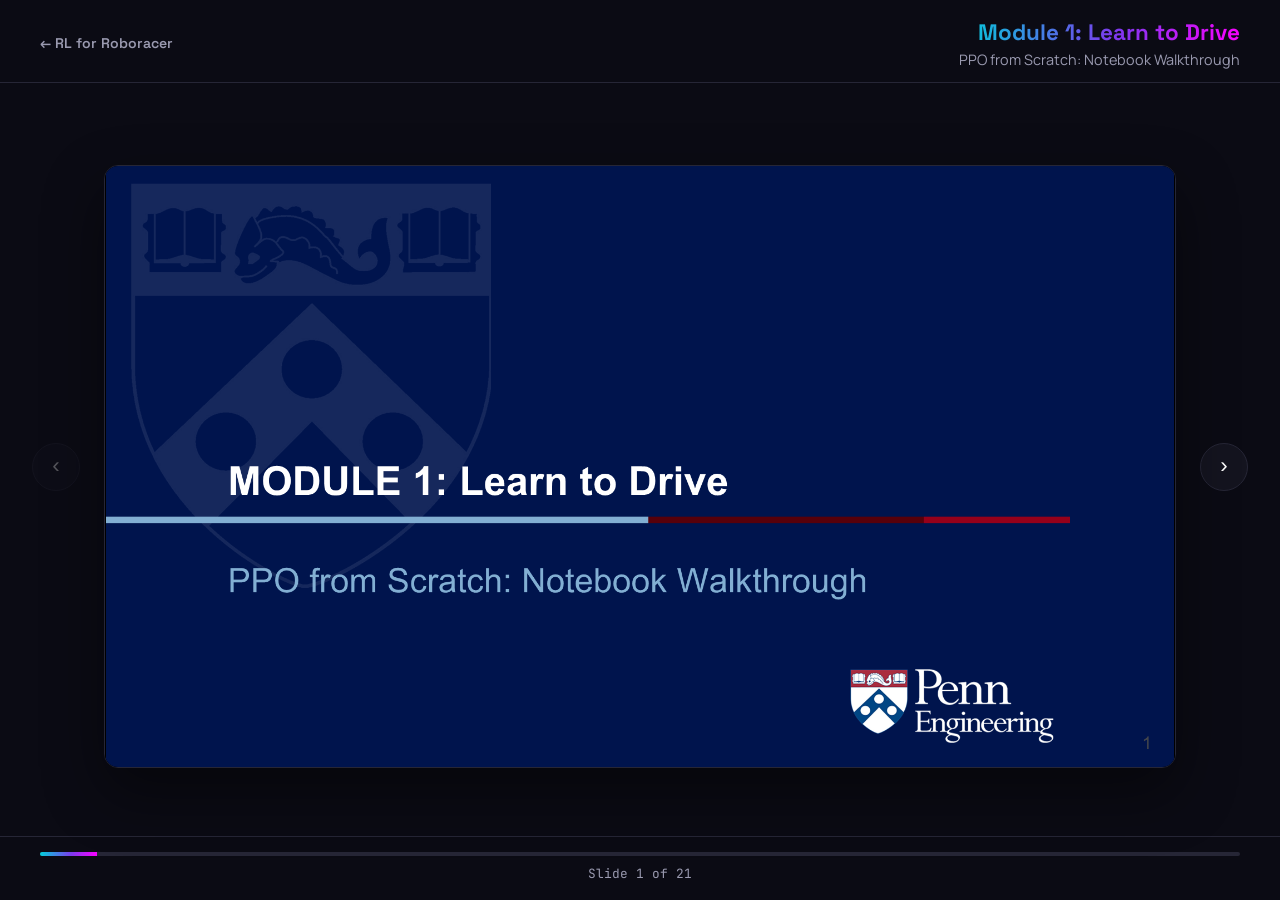
==== slides/module1.html @ 6156ea5b "Replace tutorial recordings with in-browser slide decks, notebooks-only materials Each module's Powe" ====
<!doctype html>
<html lang="en">
<head>
  <meta charset="UTF-8" />
  <meta name="viewport" content="width=device-width, initial-scale=1, viewport-fit=cover" />
  <title>Module 1: Learn to Drive — Slides | RL for Roboracer</title>
  <link rel="preconnect" href="https://fonts.googleapis.com" />
  <link rel="stylesheet" href="https://fonts.googleapis.com/css2?family=JetBrains+Mono:wght@500&family=Manrope:wght@400;500;600;700;800&family=Space+Grotesk:wght@500;600&display=swap" />
  <link rel="icon" href="../assets/images/favicon.svg" type="image/svg+xml" />
  <link rel="stylesheet" href="../assets/css/slides.css?v=1" />
</head>
<body>
  <header class="viewer-top">
    <a class="back-link" href="../index.html#slides">&larr; RL for Roboracer</a>
    <div class="viewer-heading">
      <h1 id="moduleHeading">Module 1: Learn to Drive</h1>
      <p class="deck-title" id="deckTitle"></p>
    </div>
  </header>

  <div class="deck-tabs" id="deckTabs"></div>

  <main class="viewer-stage">
    <button class="nav-arrow prev" id="prevBtn" aria-label="Previous slide">&#8249;</button>
    <div class="slide-frame">
      <img id="slideImg" src="" alt="" />
    </div>
    <button class="nav-arrow next" id="nextBtn" aria-label="Next slide">&#8250;</button>
  </main>

  <footer class="viewer-controls">
    <div class="progress-bar"><div class="progress-fill" id="progressFill"></div></div>
    <div class="viewer-meta"><span id="slideCounter"></span></div>
  </footer>

  <script src="../assets/js/slides.js?v=1"></script>
  <script>
    RLSlides.init({
      moduleTitle: "Module 1: Learn to Drive",
      decks: [
        { title: "PPO from Scratch: Notebook Walkthrough", folder: "../assets/slides/module1-learn-to-drive", count: 21 }
      ]
    });
  </script>
</body>
</html>
---- assets/css/slides.css ----
:root {
  --sv-bg: #0b0b14;
  --sv-panel: #14141f;
  --sv-line: #262636;
  --sv-text: #f2f1f8;
  --sv-muted: #9a9ab0;
  --sv-grad: linear-gradient(100deg, #00d1da 0%, #7c3aed 55%, #fb00ff 100%);
}

* { box-sizing: border-box; }

html, body {
  margin: 0;
  background: var(--sv-bg);
  color: var(--sv-text);
  font-family: "Manrope", ui-sans-serif, system-ui, -apple-system, BlinkMacSystemFont, "Segoe UI", sans-serif;
}

body {
  min-height: 100vh;
  display: flex;
  flex-direction: column;
}

a { color: #b9a6ff; }

.viewer-top {
  display: flex;
  align-items: center;
  justify-content: space-between;
  gap: 1rem;
  flex-wrap: wrap;
  padding: 1.1rem clamp(1rem, 4vw, 2.5rem) 0.8rem;
  border-bottom: 1px solid var(--sv-line);
}

.back-link {
  font-family: "Space Grotesk", ui-sans-serif, sans-serif;
  font-weight: 600;
  font-size: 0.88rem;
  color: var(--sv-muted);
  text-decoration: none;
  display: inline-flex;
  align-items: center;
  gap: 0.4rem;
  white-space: nowrap;
}

.back-link:hover { color: #fff; }

.viewer-heading { text-align: right; }

.viewer-heading h1 {
  margin: 0;
  font-family: "Space Grotesk", ui-sans-serif, sans-serif;
  font-size: clamp(1.05rem, 2.2vw, 1.4rem);
  background: var(--sv-grad);
  -webkit-background-clip: text;
  background-clip: text;
  color: transparent;
}

.deck-title {
  margin: 0.2rem 0 0;
  color: var(--sv-muted);
  font-size: 0.9rem;
}

.deck-tabs {
  display: flex;
  flex-wrap: wrap;
  gap: 0.55rem;
  padding: 0.9rem clamp(1rem, 4vw, 2.5rem) 0;
}

.deck-tab {
  font-family: "Space Grotesk", ui-sans-serif, sans-serif;
  font-size: 0.78rem;
  font-weight: 600;
  letter-spacing: 0.02em;
  color: var(--sv-muted);
  background: var(--sv-panel);
  border: 1px solid var(--sv-line);
  border-radius: 999px;
  padding: 0.4rem 0.95rem;
  cursor: pointer;
  transition: color 0.18s ease, border-color 0.18s ease;
}

.deck-tab:hover { color: #fff; border-color: #7c3aed; }

.deck-tab.active {
  color: #fff;
  border-color: transparent;
  background: var(--sv-grad);
}

.viewer-stage {
  flex: 1 1 auto;
  display: flex;
  align-items: center;
  justify-content: center;
  gap: clamp(0.5rem, 2vw, 1.5rem);
  padding: 1.2rem clamp(0.5rem, 3vw, 2rem);
  min-height: 0;
}

.slide-frame {
  position: relative;
  width: min(100%, 1400px, calc(70vh * 16 / 9));
  max-height: 70vh;
  aspect-ratio: 16 / 9;
  background: #000;
  border-radius: 14px;
  overflow: hidden;
  border: 1px solid var(--sv-line);
  box-shadow: 0 24px 60px rgba(0, 0, 0, 0.45);
}

.slide-frame img {
  width: 100%;
  height: 100%;
  object-fit: contain;
  display: block;
  background: #000;
}

.nav-arrow {
  flex: none;
  width: 48px;
  height: 48px;
  border-radius: 50%;
  border: 1px solid var(--sv-line);
  background: var(--sv-panel);
  color: #fff;
  font-size: 1.4rem;
  line-height: 1;
  cursor: pointer;
  display: grid;
  place-items: center;
  transition: border-color 0.18s ease, transform 0.18s ease, background 0.18s ease;
}

.nav-arrow:hover:not(:disabled) {
  border-color: transparent;
  background: var(--sv-grad);
  transform: scale(1.06);
}

.nav-arrow:disabled {
  opacity: 0.3;
  cursor: default;
}

.viewer-controls {
  padding: 0.9rem clamp(1rem, 4vw, 2.5rem) calc(1.1rem + env(safe-area-inset-bottom, 0px));
  border-top: 1px solid var(--sv-line);
}

.progress-bar {
  height: 4px;
  border-radius: 999px;
  background: var(--sv-line);
  overflow: hidden;
  margin-bottom: 0.6rem;
}

.progress-fill {
  height: 100%;
  background: var(--sv-grad);
  width: 0%;
  transition: width 0.25s ease;
}

.viewer-meta {
  display: flex;
  justify-content: center;
  font-family: "JetBrains Mono", ui-monospace, monospace;
  font-size: 0.8rem;
  color: var(--sv-muted);
}

@media (prefers-reduced-motion: reduce) {
  .progress-fill, .nav-arrow, .slide-thumb img { transition: none; }
}

@media (max-width: 720px) {
  .viewer-top { flex-direction: column; align-items: flex-start; }
  .viewer-heading { text-align: left; }
  .viewer-stage { gap: 0.4rem; }
  .nav-arrow { width: 38px; height: 38px; font-size: 1.1rem; }
  .slide-frame { max-height: 42vh; }
}
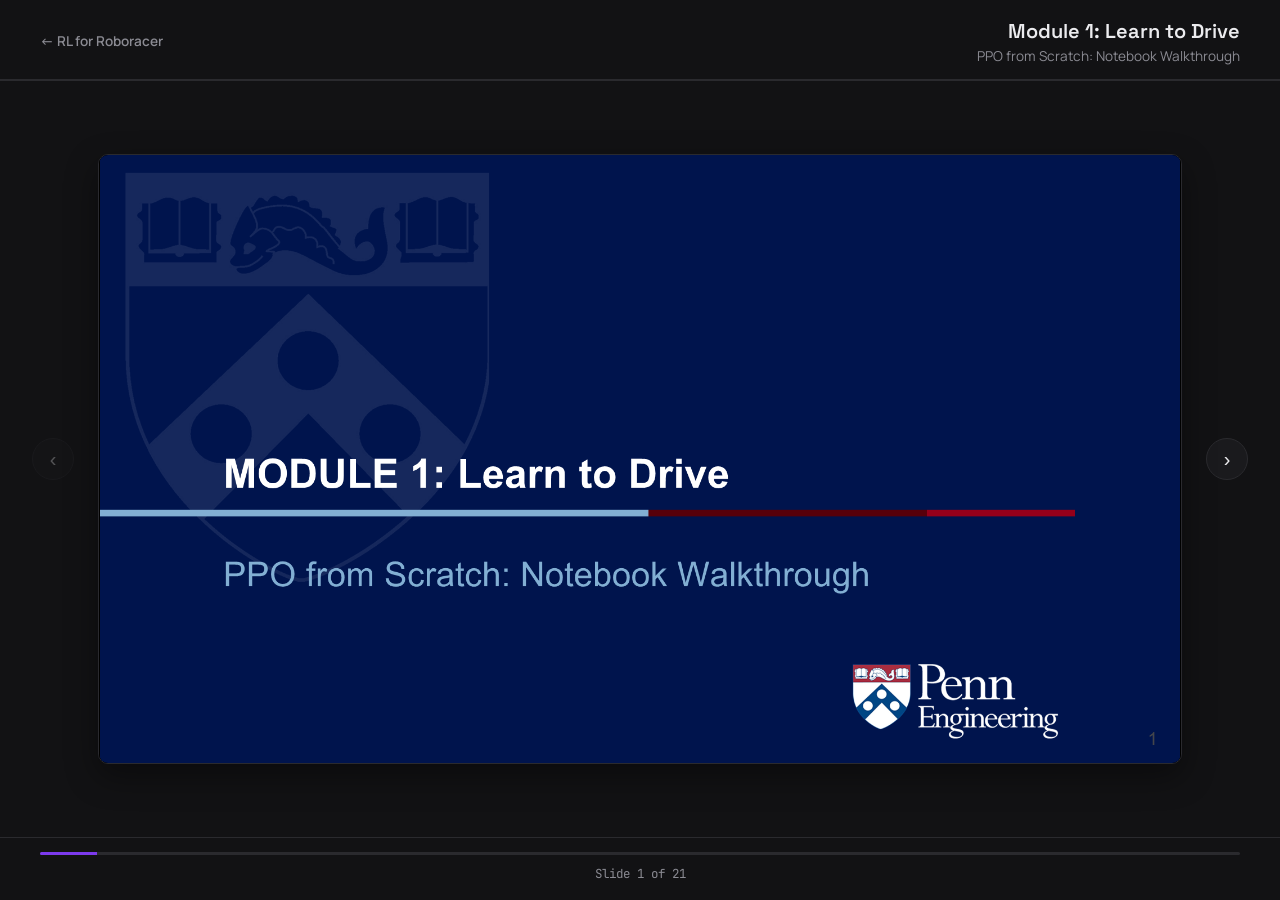
==== commit 655e4d70: "Drop the tutorial-recordings step, rewrite module copy, restyle slide viewer Remove the "Watch" step" ====
--- a/slides/module1.html
+++ b/slides/module1.html
@@ -7,7 +7,7 @@
   <link rel="preconnect" href="https://fonts.googleapis.com" />
   <link rel="stylesheet" href="https://fonts.googleapis.com/css2?family=JetBrains+Mono:wght@500&family=Manrope:wght@400;500;600;700;800&family=Space+Grotesk:wght@500;600&display=swap" />
   <link rel="icon" href="../assets/images/favicon.svg" type="image/svg+xml" />
-  <link rel="stylesheet" href="../assets/css/slides.css?v=1" />
+  <link rel="stylesheet" href="../assets/css/slides.css?v=2" />
 </head>
 <body>
   <header class="viewer-top">
--- a/assets/css/slides.css
+++ b/assets/css/slides.css
@@ -1,10 +1,10 @@
 :root {
-  --sv-bg: #0b0b14;
-  --sv-panel: #14141f;
-  --sv-line: #262636;
-  --sv-text: #f2f1f8;
-  --sv-muted: #9a9ab0;
-  --sv-grad: linear-gradient(100deg, #00d1da 0%, #7c3aed 55%, #fb00ff 100%);
+  --sv-bg: #121214;
+  --sv-panel: #1a1a1d;
+  --sv-line: #2a2a2e;
+  --sv-text: #ececef;
+  --sv-muted: #8b8b93;
+  --sv-accent: #7c3aed;
 }
 
 * { box-sizing: border-box; }
@@ -22,7 +22,7 @@
   flex-direction: column;
 }
 
-a { color: #b9a6ff; }
+a { color: var(--sv-text); }
 
 .viewer-top {
   display: flex;
@@ -30,69 +30,67 @@
   justify-content: space-between;
   gap: 1rem;
   flex-wrap: wrap;
-  padding: 1.1rem clamp(1rem, 4vw, 2.5rem) 0.8rem;
+  padding: 1.1rem clamp(1rem, 4vw, 2.5rem) 0.9rem;
   border-bottom: 1px solid var(--sv-line);
 }
 
 .back-link {
-  font-family: "Space Grotesk", ui-sans-serif, sans-serif;
   font-weight: 600;
-  font-size: 0.88rem;
+  font-size: 0.85rem;
   color: var(--sv-muted);
   text-decoration: none;
   display: inline-flex;
   align-items: center;
   gap: 0.4rem;
   white-space: nowrap;
+  transition: color 0.15s ease;
 }
 
-.back-link:hover { color: #fff; }
+.back-link:hover { color: var(--sv-text); text-decoration: none; }
 
 .viewer-heading { text-align: right; }
 
 .viewer-heading h1 {
   margin: 0;
   font-family: "Space Grotesk", ui-sans-serif, sans-serif;
-  font-size: clamp(1.05rem, 2.2vw, 1.4rem);
-  background: var(--sv-grad);
-  -webkit-background-clip: text;
-  background-clip: text;
-  color: transparent;
+  font-weight: 600;
+  font-size: clamp(1rem, 2vw, 1.25rem);
+  color: var(--sv-text);
 }
 
 .deck-title {
   margin: 0.2rem 0 0;
   color: var(--sv-muted);
-  font-size: 0.9rem;
+  font-size: 0.85rem;
 }
 
 .deck-tabs {
   display: flex;
   flex-wrap: wrap;
-  gap: 0.55rem;
-  padding: 0.9rem clamp(1rem, 4vw, 2.5rem) 0;
+  gap: 1.4rem;
+  padding: 0 clamp(1rem, 4vw, 2.5rem);
+  border-bottom: 1px solid var(--sv-line);
 }
 
 .deck-tab {
-  font-family: "Space Grotesk", ui-sans-serif, sans-serif;
-  font-size: 0.78rem;
+  font-family: inherit;
+  font-size: 0.82rem;
   font-weight: 600;
-  letter-spacing: 0.02em;
   color: var(--sv-muted);
-  background: var(--sv-panel);
-  border: 1px solid var(--sv-line);
-  border-radius: 999px;
-  padding: 0.4rem 0.95rem;
+  background: none;
+  border: none;
+  border-bottom: 2px solid transparent;
+  padding: 0.75rem 0.1rem 0.65rem;
+  margin-bottom: -1px;
   cursor: pointer;
-  transition: color 0.18s ease, border-color 0.18s ease;
+  transition: color 0.15s ease, border-color 0.15s ease;
 }
 
-.deck-tab:hover { color: #fff; border-color: #7c3aed; }
+.deck-tab:hover { color: var(--sv-text); }
 
 .deck-tab.active {
-  color: #fff;
-  border-color: transparent;
-  background: var(--sv-grad);
+  color: var(--sv-text);
+  border-bottom-color: var(--sv-accent);
 }
 
 .viewer-stage {
@@ -101,7 +99,7 @@
   align-items: center;
   justify-content: center;
   gap: clamp(0.5rem, 2vw, 1.5rem);
-  padding: 1.2rem clamp(0.5rem, 3vw, 2rem);
+  padding: 1.5rem clamp(0.5rem, 3vw, 2rem);
   min-height: 0;
 }
 
@@ -111,10 +109,10 @@
   max-height: 70vh;
   aspect-ratio: 16 / 9;
   background: #000;
-  border-radius: 14px;
+  border-radius: 10px;
   overflow: hidden;
   border: 1px solid var(--sv-line);
-  box-shadow: 0 24px 60px rgba(0, 0, 0, 0.45);
+  box-shadow: 0 12px 32px rgba(0, 0, 0, 0.4);
 }
 
 .slide-frame img {
@@ -127,24 +125,24 @@
 
 .nav-arrow {
   flex: none;
-  width: 48px;
-  height: 48px;
+  width: 42px;
+  height: 42px;
   border-radius: 50%;
   border: 1px solid var(--sv-line);
   background: var(--sv-panel);
-  color: #fff;
-  font-size: 1.4rem;
+  color: var(--sv-text);
+  font-size: 1.25rem;
   line-height: 1;
   cursor: pointer;
   display: grid;
   place-items: center;
-  transition: border-color 0.18s ease, transform 0.18s ease, background 0.18s ease;
+  transition: border-color 0.15s ease, background 0.15s ease, color 0.15s ease;
 }
 
 .nav-arrow:hover:not(:disabled) {
-  border-color: transparent;
-  background: var(--sv-grad);
-  transform: scale(1.06);
+  border-color: var(--sv-accent);
+  background: #201a33;
+  color: #fff;
 }
 
 .nav-arrow:disabled {
@@ -158,25 +156,25 @@
 }
 
 .progress-bar {
-  height: 4px;
+  height: 3px;
   border-radius: 999px;
   background: var(--sv-line);
   overflow: hidden;
-  margin-bottom: 0.6rem;
+  margin-bottom: 0.65rem;
 }
 
 .progress-fill {
   height: 100%;
-  background: var(--sv-grad);
+  background: var(--sv-accent);
   width: 0%;
-  transition: width 0.25s ease;
+  transition: width 0.2s ease;
 }
 
 .viewer-meta {
   display: flex;
   justify-content: center;
   font-family: "JetBrains Mono", ui-monospace, monospace;
-  font-size: 0.8rem;
+  font-size: 0.78rem;
   color: var(--sv-muted);
 }
 
@@ -187,7 +185,8 @@
 @media (max-width: 720px) {
   .viewer-top { flex-direction: column; align-items: flex-start; }
   .viewer-heading { text-align: left; }
+  .deck-tabs { gap: 1rem; }
   .viewer-stage { gap: 0.4rem; }
-  .nav-arrow { width: 38px; height: 38px; font-size: 1.1rem; }
+  .nav-arrow { width: 36px; height: 36px; font-size: 1.05rem; }
   .slide-frame { max-height: 42vh; }
 }
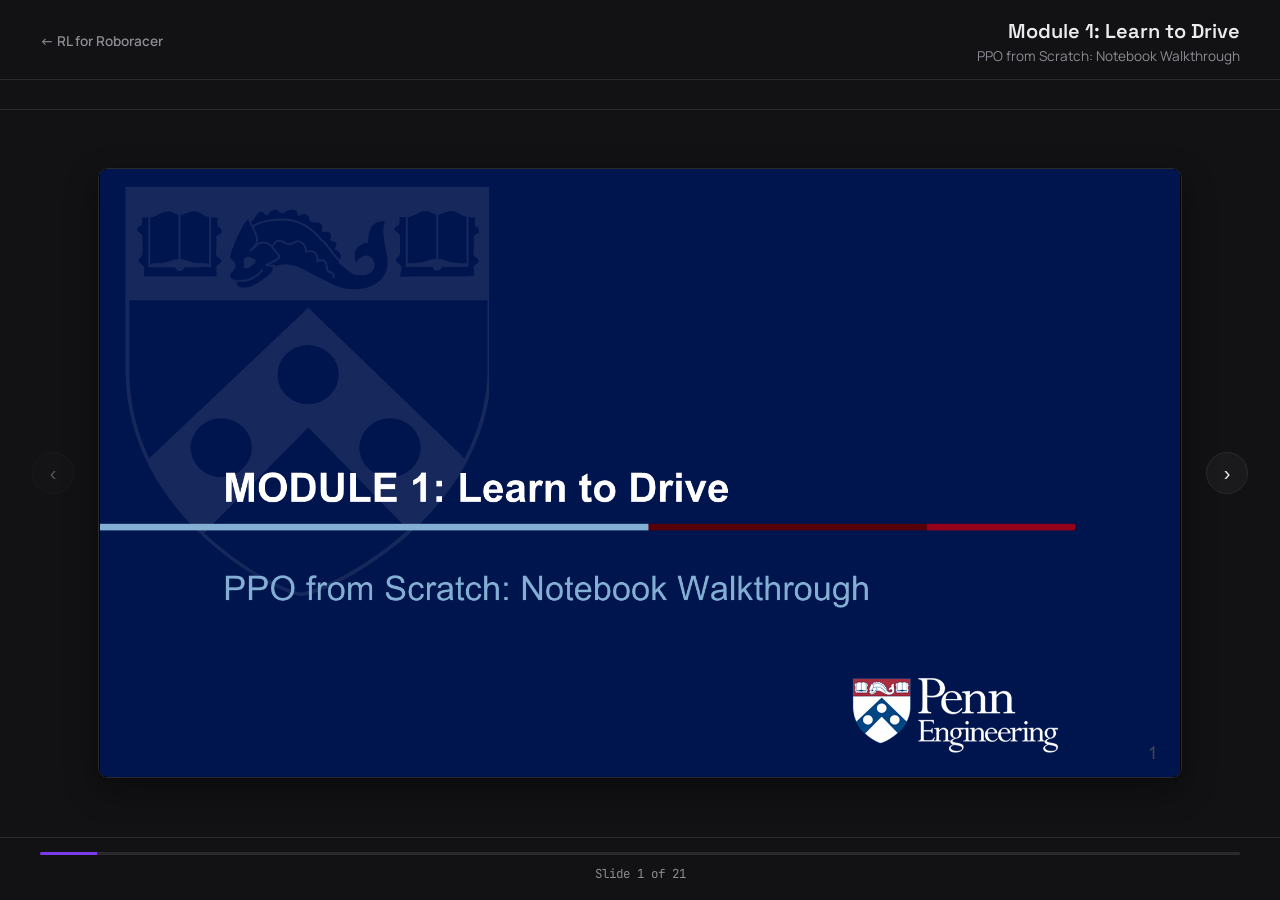
==== commit 030af4f5: "Bigger deck-number tabs, restore residual-learning copy, rewrite Overview Deck tabs on the multi-dec" ====
--- a/slides/module1.html
+++ b/slides/module1.html
@@ -7,7 +7,7 @@
   <link rel="preconnect" href="https://fonts.googleapis.com" />
   <link rel="stylesheet" href="https://fonts.googleapis.com/css2?family=JetBrains+Mono:wght@500&family=Manrope:wght@400;500;600;700;800&family=Space+Grotesk:wght@500;600&display=swap" />
   <link rel="icon" href="../assets/images/favicon.svg" type="image/svg+xml" />
-  <link rel="stylesheet" href="../assets/css/slides.css?v=2" />
+  <link rel="stylesheet" href="../assets/css/slides.css?v=3" />
 </head>
 <body>
   <header class="viewer-top">
@@ -33,7 +33,7 @@
     <div class="viewer-meta"><span id="slideCounter"></span></div>
   </footer>
 
-  <script src="../assets/js/slides.js?v=1"></script>
+  <script src="../assets/js/slides.js?v=2"></script>
   <script>
     RLSlides.init({
       moduleTitle: "Module 1: Learn to Drive",
--- a/assets/css/slides.css
+++ b/assets/css/slides.css
@@ -67,30 +67,52 @@
 .deck-tabs {
   display: flex;
   flex-wrap: wrap;
-  gap: 1.4rem;
-  padding: 0 clamp(1rem, 4vw, 2.5rem);
+  justify-content: center;
+  gap: 0.6rem;
+  padding: 0.9rem clamp(1rem, 4vw, 2.5rem);
   border-bottom: 1px solid var(--sv-line);
 }
 
 .deck-tab {
+  display: inline-flex;
+  align-items: center;
+  gap: 0.55rem;
   font-family: inherit;
-  font-size: 0.82rem;
-  font-weight: 600;
-  color: var(--sv-muted);
-  background: none;
-  border: none;
-  border-bottom: 2px solid transparent;
-  padding: 0.75rem 0.1rem 0.65rem;
-  margin-bottom: -1px;
+  font-size: 0.92rem;
+  font-weight: 650;
+  color: var(--sv-muted);
+  background: var(--sv-panel);
+  border: 1px solid var(--sv-line);
+  border-radius: 9px;
+  padding: 0.55rem 1.05rem;
   cursor: pointer;
-  transition: color 0.15s ease, border-color 0.15s ease;
-}
-
-.deck-tab:hover { color: var(--sv-text); }
+  transition: color 0.15s ease, border-color 0.15s ease, background 0.15s ease;
+}
+
+.deck-tab-num {
+  font-family: "JetBrains Mono", ui-monospace, monospace;
+  font-size: 0.74rem;
+  font-weight: 700;
+  color: var(--sv-muted);
+  background: rgba(255, 255, 255, 0.07);
+  border-radius: 5px;
+  padding: 0.15rem 0.4rem;
+}
+
+.deck-tab:hover {
+  color: var(--sv-text);
+  border-color: #3a3a40;
+}
 
 .deck-tab.active {
-  color: var(--sv-text);
-  border-bottom-color: var(--sv-accent);
+  color: #fff;
+  border-color: var(--sv-accent);
+  background: rgba(124, 58, 237, 0.14);
+}
+
+.deck-tab.active .deck-tab-num {
+  color: #fff;
+  background: var(--sv-accent);
 }
 
 .viewer-stage {
